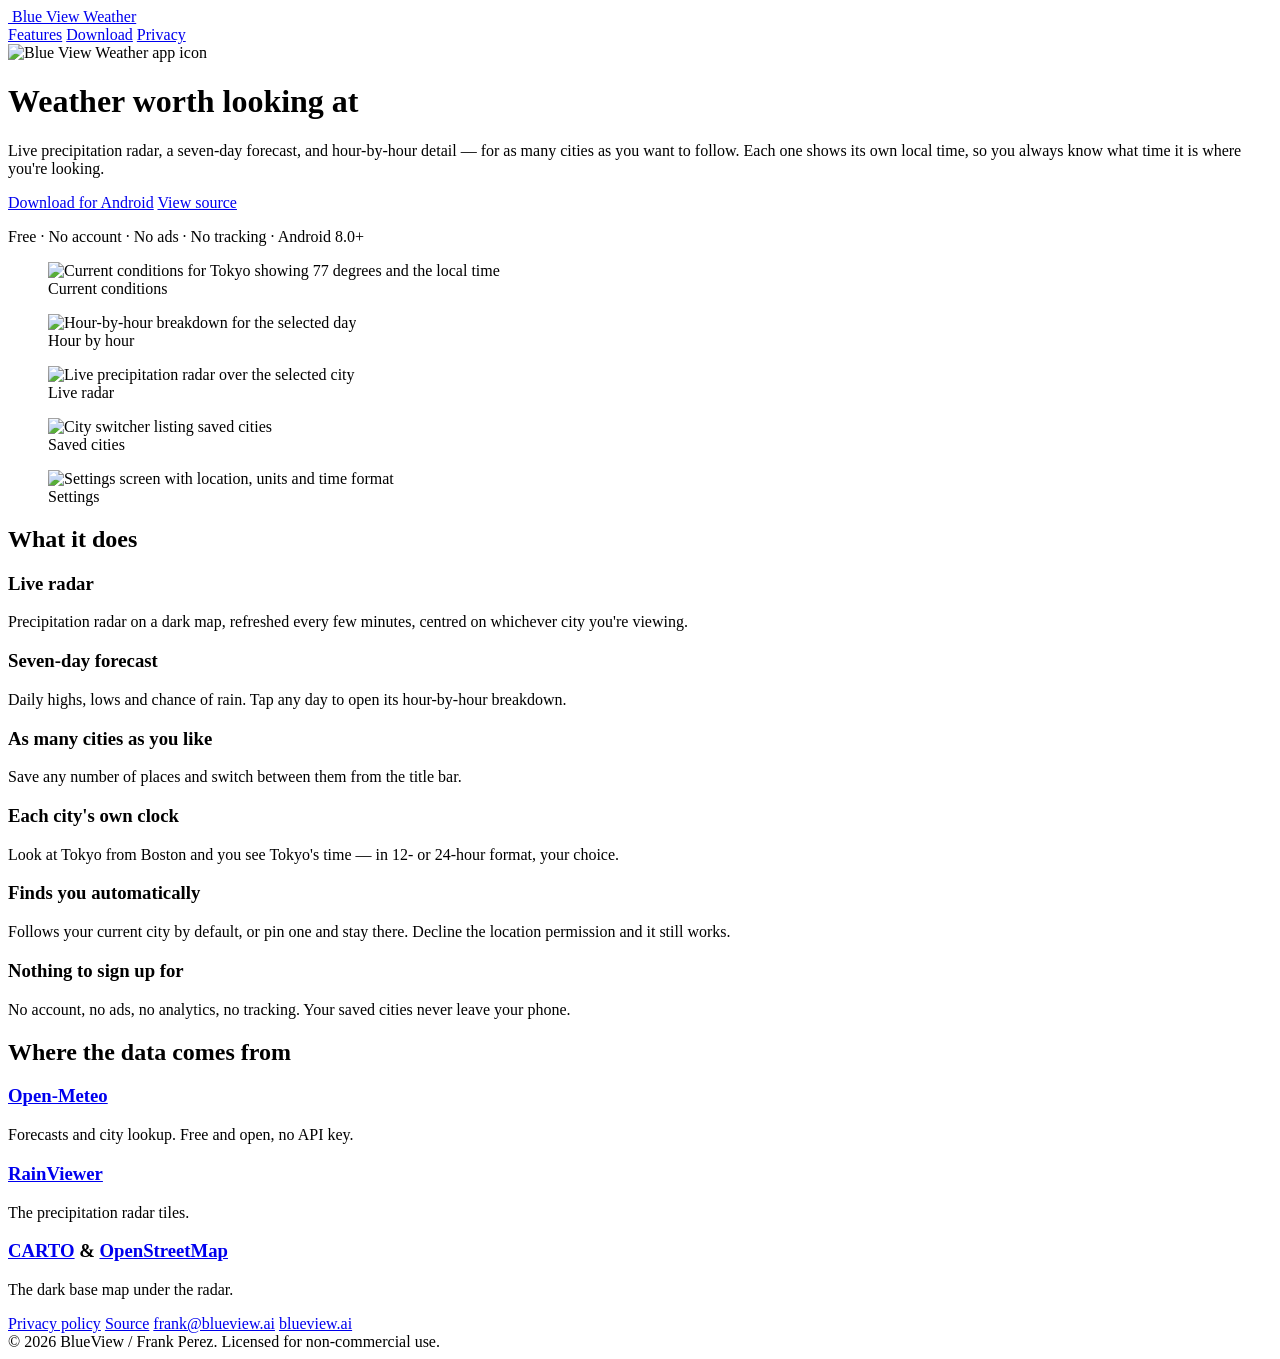
==== website/index.html @ c36fc0b2 "site: weather.blueview.ai — landing page and hosted privacy policy Static site for nginx, to sit alo" ====
<!doctype html>
<html lang="en">
<head>
<meta charset="utf-8">
<meta name="viewport" content="width=device-width,initial-scale=1">
<title>Blue View Weather — live radar and 7-day forecast for Android</title>
<meta name="description" content="A free Android weather app with live precipitation radar, a 7-day forecast, hourly detail, and as many saved cities as you like — each showing its own local time. No account, no ads, no tracking.">
<link rel="icon" href="/assets/icon.png">
<link rel="apple-touch-icon" href="/assets/icon.png">
<link rel="stylesheet" href="/assets/site.css">
<meta property="og:title" content="Blue View Weather">
<meta property="og:description" content="Live radar, 7-day forecast, saved cities with their own local time. Free, no ads, no tracking.">
<meta property="og:type" content="website">
<meta property="og:url" content="https://weather.blueview.ai/">
<meta property="og:image" content="https://weather.blueview.ai/assets/icon.png">
<meta name="theme-color" content="#0B0E1C">
</head>
<body>

<header class="top">
  <div class="wrap">
    <a class="brand" href="/"><img src="/assets/icon.png" alt=""> Blue View Weather</a>
    <nav>
      <a href="#features">Features</a>
      <a href="#download">Download</a>
      <a href="/privacy">Privacy</a>
    </nav>
  </div>
</header>

<main>
  <div class="hero wrap">
    <img class="icon" src="/assets/icon.png" alt="Blue View Weather app icon">
    <h1>Weather worth <span>looking at</span></h1>
    <p class="lede">
      Live precipitation radar, a seven-day forecast, and hour-by-hour detail —
      for as many cities as you want to follow. Each one shows its own local time,
      so you always know what time it is where you're looking.
    </p>
    <div class="cta" id="download">
      <a class="btn btn-primary" href="https://github.com/frank-blueview-ai/Blue-View-Ai-Weather/releases/latest">Download for Android</a>
      <a class="btn btn-ghost" href="https://github.com/frank-blueview-ai/Blue-View-Ai-Weather">View source</a>
    </div>
    <p class="note">Free · No account · No ads · No tracking · Android 8.0+</p>
  </div>

  <div class="shots">
    <figure><img src="/assets/screenshots/current.jpg" alt="Current conditions for Tokyo showing 77 degrees and the local time" loading="lazy" width="540" height="960"><figcaption>Current conditions</figcaption></figure>
    <figure><img src="/assets/screenshots/hourly.jpg" alt="Hour-by-hour breakdown for the selected day" loading="lazy" width="540" height="960"><figcaption>Hour by hour</figcaption></figure>
    <figure><img src="/assets/screenshots/radar.jpg" alt="Live precipitation radar over the selected city" loading="lazy" width="540" height="960"><figcaption>Live radar</figcaption></figure>
    <figure><img src="/assets/screenshots/cities.jpg" alt="City switcher listing saved cities" loading="lazy" width="540" height="960"><figcaption>Saved cities</figcaption></figure>
    <figure><img src="/assets/screenshots/settings.jpg" alt="Settings screen with location, units and time format" loading="lazy" width="540" height="960"><figcaption>Settings</figcaption></figure>
  </div>

  <section id="features">
    <div class="wrap">
      <h2>What it does</h2>
      <div class="grid">
        <div class="card"><h3>Live radar</h3><p>Precipitation radar on a dark map, refreshed every few minutes, centred on whichever city you're viewing.</p></div>
        <div class="card"><h3>Seven-day forecast</h3><p>Daily highs, lows and chance of rain. Tap any day to open its hour-by-hour breakdown.</p></div>
        <div class="card"><h3>As many cities as you like</h3><p>Save any number of places and switch between them from the title bar.</p></div>
        <div class="card"><h3>Each city's own clock</h3><p>Look at Tokyo from Boston and you see Tokyo's time — in 12- or 24-hour format, your choice.</p></div>
        <div class="card"><h3>Finds you automatically</h3><p>Follows your current city by default, or pin one and stay there. Decline the location permission and it still works.</p></div>
        <div class="card"><h3>Nothing to sign up for</h3><p>No account, no ads, no analytics, no tracking. Your saved cities never leave your phone.</p></div>
      </div>
    </div>
  </section>

  <section>
    <div class="wrap">
      <h2>Where the data comes from</h2>
      <div class="grid">
        <div class="card"><h3><a href="https://open-meteo.com">Open-Meteo</a></h3><p>Forecasts and city lookup. Free and open, no API key.</p></div>
        <div class="card"><h3><a href="https://rainviewer.com">RainViewer</a></h3><p>The precipitation radar tiles.</p></div>
        <div class="card"><h3><a href="https://carto.com">CARTO</a> &amp; <a href="https://openstreetmap.org">OpenStreetMap</a></h3><p>The dark base map under the radar.</p></div>
      </div>
    </div>
  </section>
</main>

<footer>
  <div class="wrap">
    <div class="links">
      <a href="/privacy">Privacy policy</a>
      <a href="https://github.com/frank-blueview-ai/Blue-View-Ai-Weather">Source</a>
      <a href="mailto:frank@blueview.ai">frank@blueview.ai</a>
      <a href="https://blueview.ai">blueview.ai</a>
    </div>
    <div>&copy; 2026 BlueView / Frank Perez. Licensed for non-commercial use.</div>
  </div>
</footer>

</body>
</html>
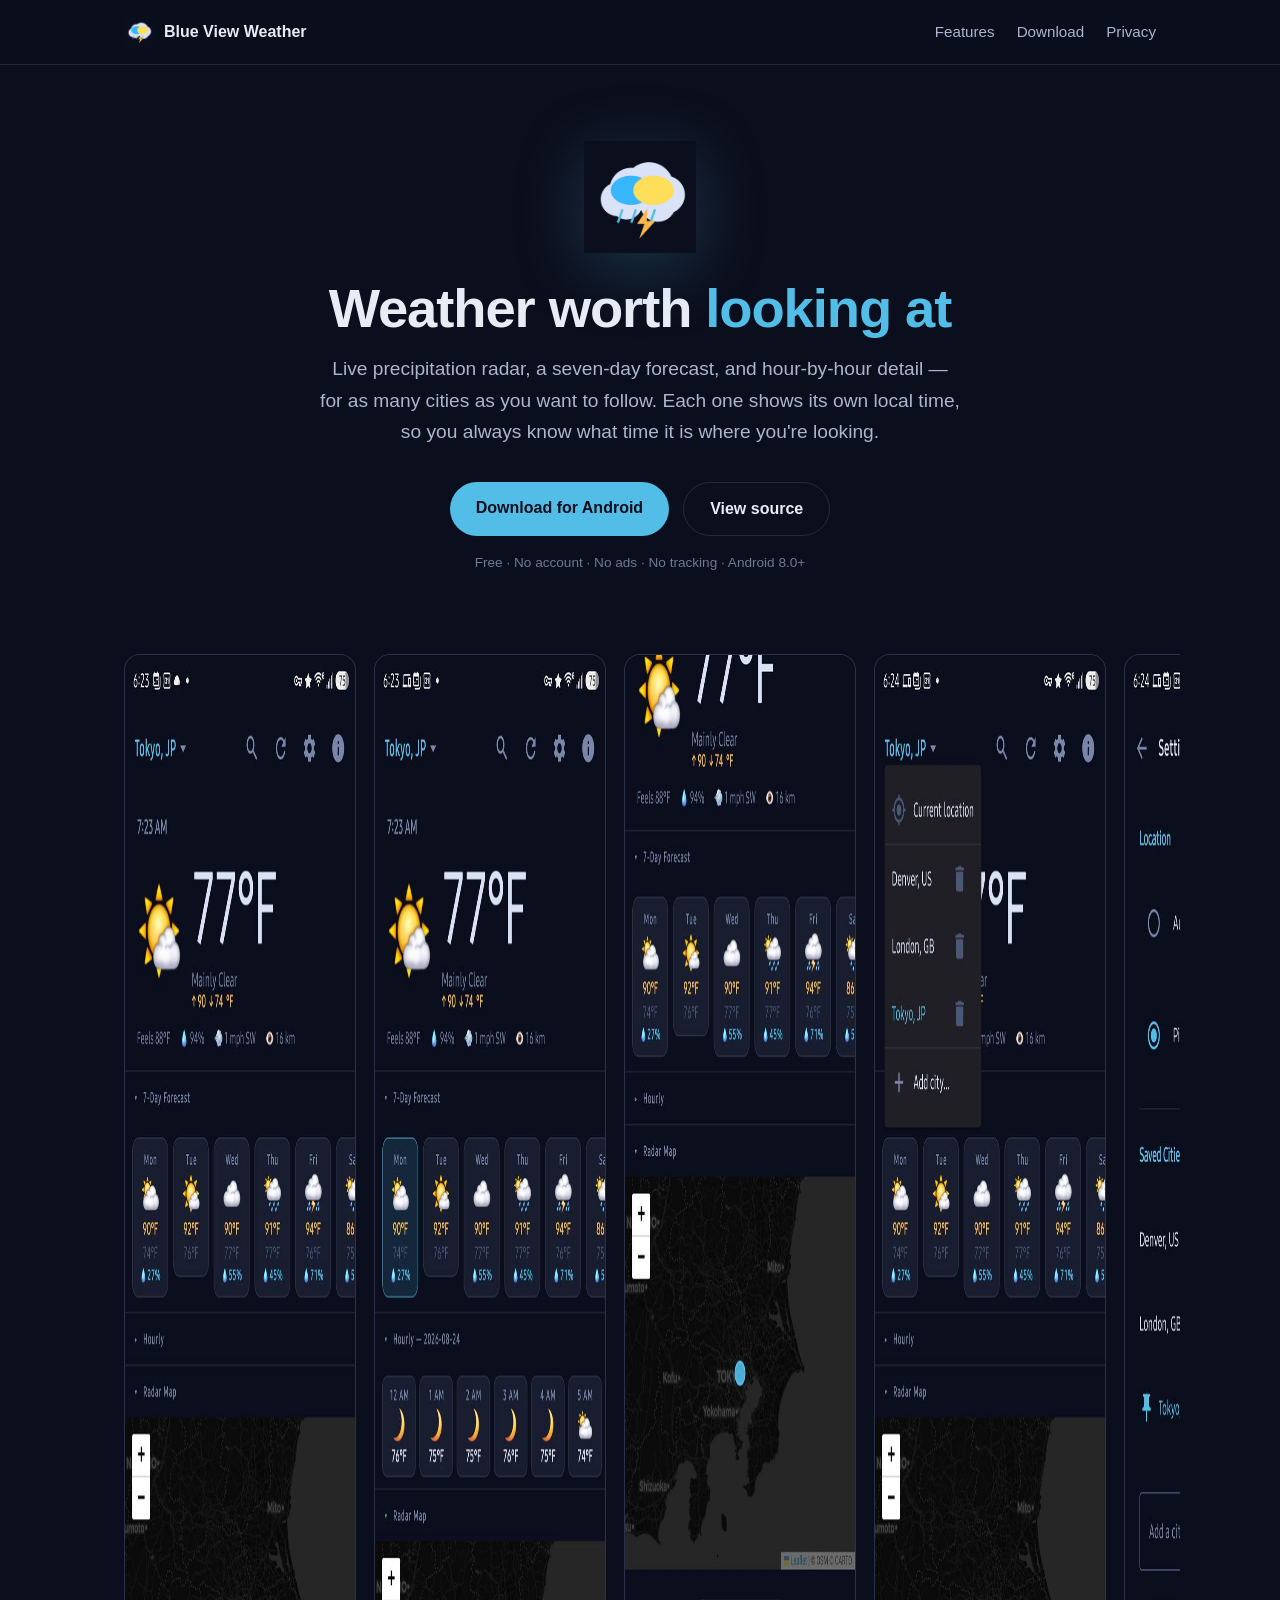
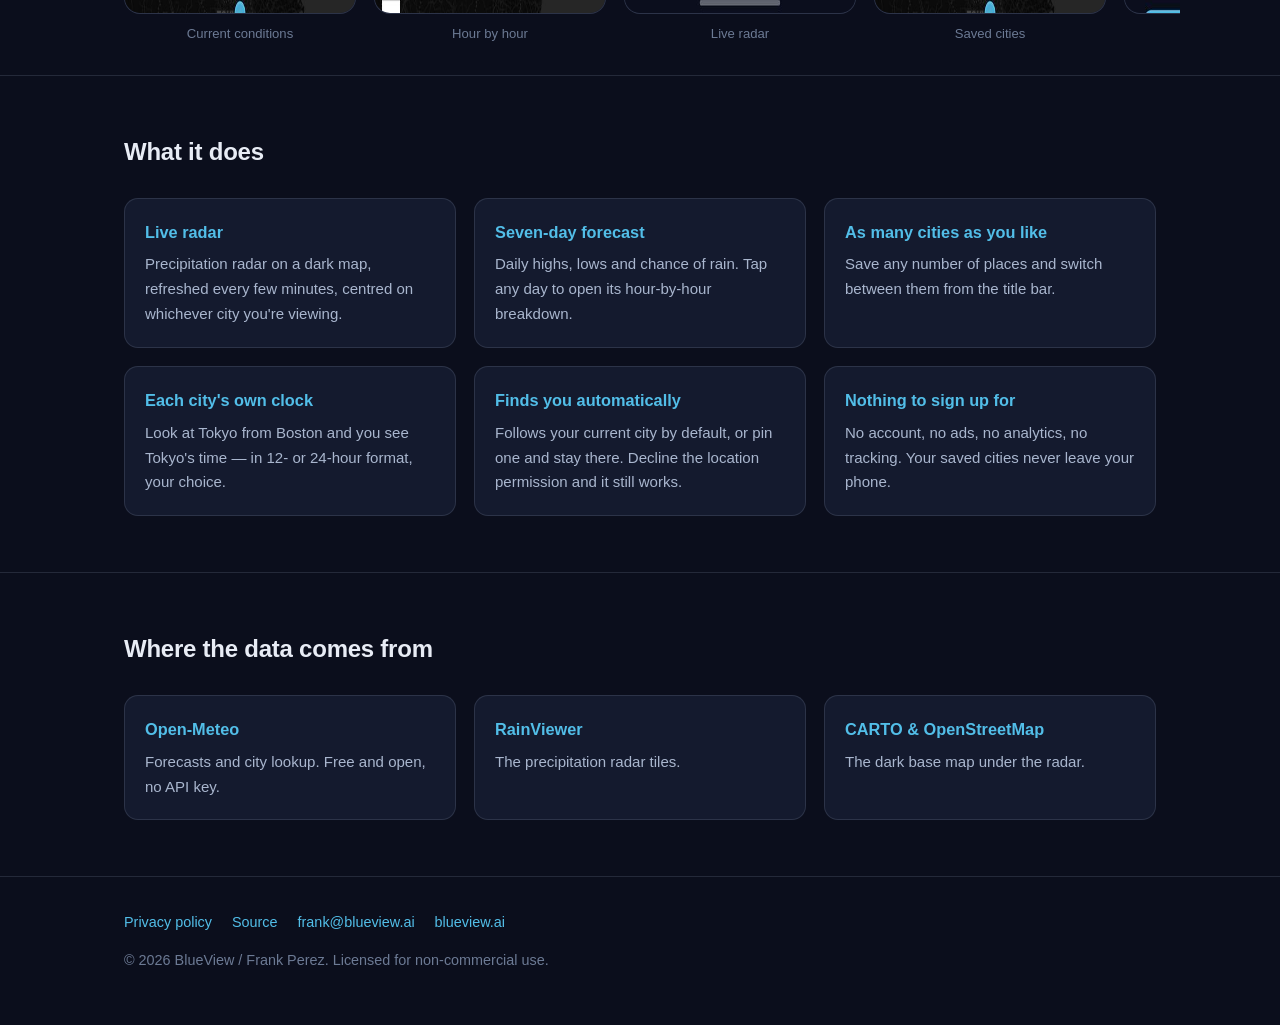
==== commit 863f3b85: "site: host on GitHub Pages instead of the production server bvos.blueview.ai runs live production; a" ====
--- a/website/index.html
+++ b/website/index.html
@@ -5,9 +5,9 @@
 <meta name="viewport" content="width=device-width,initial-scale=1">
 <title>Blue View Weather — live radar and 7-day forecast for Android</title>
 <meta name="description" content="A free Android weather app with live precipitation radar, a 7-day forecast, hourly detail, and as many saved cities as you like — each showing its own local time. No account, no ads, no tracking.">
-<link rel="icon" href="/assets/icon.png">
-<link rel="apple-touch-icon" href="/assets/icon.png">
-<link rel="stylesheet" href="/assets/site.css">
+<link rel="icon" href="assets/icon.png">
+<link rel="apple-touch-icon" href="assets/icon.png">
+<link rel="stylesheet" href="assets/site.css">
 <meta property="og:title" content="Blue View Weather">
 <meta property="og:description" content="Live radar, 7-day forecast, saved cities with their own local time. Free, no ads, no tracking.">
 <meta property="og:type" content="website">
@@ -19,18 +19,18 @@
 
 <header class="top">
   <div class="wrap">
-    <a class="brand" href="/"><img src="/assets/icon.png" alt=""> Blue View Weather</a>
+    <a class="brand" href="./"><img src="assets/icon.png" alt=""> Blue View Weather</a>
     <nav>
       <a href="#features">Features</a>
       <a href="#download">Download</a>
-      <a href="/privacy">Privacy</a>
+      <a href="privacy/">Privacy</a>
     </nav>
   </div>
 </header>
 
 <main>
   <div class="hero wrap">
-    <img class="icon" src="/assets/icon.png" alt="Blue View Weather app icon">
+    <img class="icon" src="assets/icon.png" alt="Blue View Weather app icon">
     <h1>Weather worth <span>looking at</span></h1>
     <p class="lede">
       Live precipitation radar, a seven-day forecast, and hour-by-hour detail —
@@ -45,11 +45,11 @@
   </div>
 
   <div class="shots">
-    <figure><img src="/assets/screenshots/current.jpg" alt="Current conditions for Tokyo showing 77 degrees and the local time" loading="lazy" width="540" height="960"><figcaption>Current conditions</figcaption></figure>
-    <figure><img src="/assets/screenshots/hourly.jpg" alt="Hour-by-hour breakdown for the selected day" loading="lazy" width="540" height="960"><figcaption>Hour by hour</figcaption></figure>
-    <figure><img src="/assets/screenshots/radar.jpg" alt="Live precipitation radar over the selected city" loading="lazy" width="540" height="960"><figcaption>Live radar</figcaption></figure>
-    <figure><img src="/assets/screenshots/cities.jpg" alt="City switcher listing saved cities" loading="lazy" width="540" height="960"><figcaption>Saved cities</figcaption></figure>
-    <figure><img src="/assets/screenshots/settings.jpg" alt="Settings screen with location, units and time format" loading="lazy" width="540" height="960"><figcaption>Settings</figcaption></figure>
+    <figure><img src="assets/screenshots/current.jpg" alt="Current conditions for Tokyo showing 77 degrees and the local time" loading="lazy" width="540" height="960"><figcaption>Current conditions</figcaption></figure>
+    <figure><img src="assets/screenshots/hourly.jpg" alt="Hour-by-hour breakdown for the selected day" loading="lazy" width="540" height="960"><figcaption>Hour by hour</figcaption></figure>
+    <figure><img src="assets/screenshots/radar.jpg" alt="Live precipitation radar over the selected city" loading="lazy" width="540" height="960"><figcaption>Live radar</figcaption></figure>
+    <figure><img src="assets/screenshots/cities.jpg" alt="City switcher listing saved cities" loading="lazy" width="540" height="960"><figcaption>Saved cities</figcaption></figure>
+    <figure><img src="assets/screenshots/settings.jpg" alt="Settings screen with location, units and time format" loading="lazy" width="540" height="960"><figcaption>Settings</figcaption></figure>
   </div>
 
   <section id="features">
@@ -81,7 +81,7 @@
 <footer>
   <div class="wrap">
     <div class="links">
-      <a href="/privacy">Privacy policy</a>
+      <a href="privacy/">Privacy policy</a>
       <a href="https://github.com/frank-blueview-ai/Blue-View-Ai-Weather">Source</a>
       <a href="mailto:frank@blueview.ai">frank@blueview.ai</a>
       <a href="https://blueview.ai">blueview.ai</a>
--- a/website/assets/site.css
+++ b/website/assets/site.css
@@ -0,0 +1,74 @@
+/* Blue View Weather — palette lifted from the app itself, not re-invented. */
+:root{
+  --navy:#0B0E1C; --navy-card:#141A2E; --navy-mid:#1B2440;
+  --blue:#52BEE8; --amber:#F5A742;
+  --ink:#E8ECF5; --ink-2:#A9B6CE; --ink-3:#6C7A94;
+  --edge:rgba(169,182,206,.16);
+  --wrap:1080px;
+}
+*{box-sizing:border-box}
+html{-webkit-text-size-adjust:100%}
+body{
+  margin:0; background:var(--navy); color:var(--ink);
+  font:16px/1.65 -apple-system,BlinkMacSystemFont,"Segoe UI",Roboto,"Helvetica Neue",Arial,sans-serif;
+  -webkit-font-smoothing:antialiased;
+}
+a{color:var(--blue); text-decoration:none}
+a:hover{text-decoration:underline}
+a:focus-visible,button:focus-visible{outline:2px solid var(--blue); outline-offset:3px; border-radius:4px}
+img{max-width:100%; display:block}
+.wrap{max-width:var(--wrap); margin:0 auto; padding:0 24px}
+
+header.top{position:sticky; top:0; z-index:10; background:rgba(11,14,28,.9);
+  backdrop-filter:blur(10px); border-bottom:1px solid var(--edge)}
+.top .wrap{display:flex; align-items:center; gap:12px; height:64px}
+.brand{display:flex; align-items:center; gap:10px; font-weight:650; color:var(--ink)}
+.brand img{width:30px;height:30px}
+.top nav{margin-left:auto; display:flex; gap:22px; font-size:.95rem}
+.top nav a{color:var(--ink-2)}
+
+.hero{padding:76px 0 56px; text-align:center}
+.hero img.icon{width:112px;height:112px;margin:0 auto 26px;
+  filter:drop-shadow(0 14px 34px rgba(82,190,232,.22))}
+.hero h1{margin:0 0 14px; font-size:clamp(2.1rem,6vw,3.4rem); line-height:1.1; letter-spacing:-.02em}
+.hero h1 span{color:var(--blue)}
+.hero p.lede{margin:0 auto 34px; max-width:60ch; font-size:clamp(1.02rem,2.4vw,1.2rem); color:var(--ink-2)}
+.cta{display:flex; gap:14px; justify-content:center; flex-wrap:wrap}
+.btn{display:inline-block; padding:13px 26px; border-radius:999px; font-weight:600}
+.btn-primary{background:var(--blue); color:var(--navy)}
+.btn-primary:hover{background:#6ccdf2; text-decoration:none}
+.btn-ghost{border:1px solid var(--edge); color:var(--ink)}
+.btn-ghost:hover{border-color:var(--blue); text-decoration:none}
+.note{margin-top:16px; font-size:.85rem; color:var(--ink-3)}
+
+.shots{display:flex; gap:18px; overflow-x:auto; padding:10px 24px 30px;
+  scroll-snap-type:x mandatory; max-width:var(--wrap); margin:0 auto}
+.shots figure{margin:0; flex:0 0 auto; scroll-snap-align:center; width:min(232px,58vw)}
+.shots img{border-radius:16px; border:1px solid var(--edge); background:var(--navy-card)}
+.shots figcaption{margin-top:9px; font-size:.82rem; color:var(--ink-3); text-align:center}
+
+section{padding:56px 0; border-top:1px solid var(--edge)}
+h2{margin:0 0 26px; font-size:1.5rem; letter-spacing:-.01em}
+.grid{display:grid; gap:18px; grid-template-columns:repeat(auto-fit,minmax(250px,1fr))}
+.card{background:var(--navy-card); border:1px solid var(--edge); border-radius:14px; padding:20px}
+.card h3{margin:0 0 7px; font-size:1.02rem; color:var(--blue)}
+.card p{margin:0; color:var(--ink-2); font-size:.94rem}
+
+footer{border-top:1px solid var(--edge); padding:34px 0 52px; color:var(--ink-3); font-size:.9rem}
+footer .links{display:flex; gap:20px; flex-wrap:wrap; margin-bottom:14px}
+
+/* Long-form policy pages */
+.prose{max-width:76ch; margin:0 auto; padding:44px 24px 72px}
+.prose h1{font-size:clamp(1.7rem,4.4vw,2.3rem); line-height:1.2; margin:0 0 8px}
+.prose h2{margin:38px 0 12px; font-size:1.24rem; color:var(--blue); scroll-margin-top:80px}
+.prose h3{margin:26px 0 8px; font-size:1.04rem}
+.prose p,.prose li{color:var(--ink-2)}
+.prose code{background:var(--navy-mid); padding:2px 6px; border-radius:5px; font-size:.88em; color:var(--ink)}
+.prose table{width:100%; border-collapse:collapse; margin:18px 0; display:block; overflow-x:auto}
+.prose th,.prose td{border:1px solid var(--edge); padding:9px 11px; text-align:left; font-size:.9rem}
+.prose th{background:var(--navy-mid); color:var(--ink)}
+.prose blockquote{margin:18px 0; padding:12px 18px; border-left:3px solid var(--blue);
+  background:var(--navy-card); border-radius:0 8px 8px 0}
+.prose hr{border:0; border-top:1px solid var(--edge); margin:30px 0}
+
+@media (prefers-reduced-motion:reduce){*{scroll-behavior:auto!important}}
